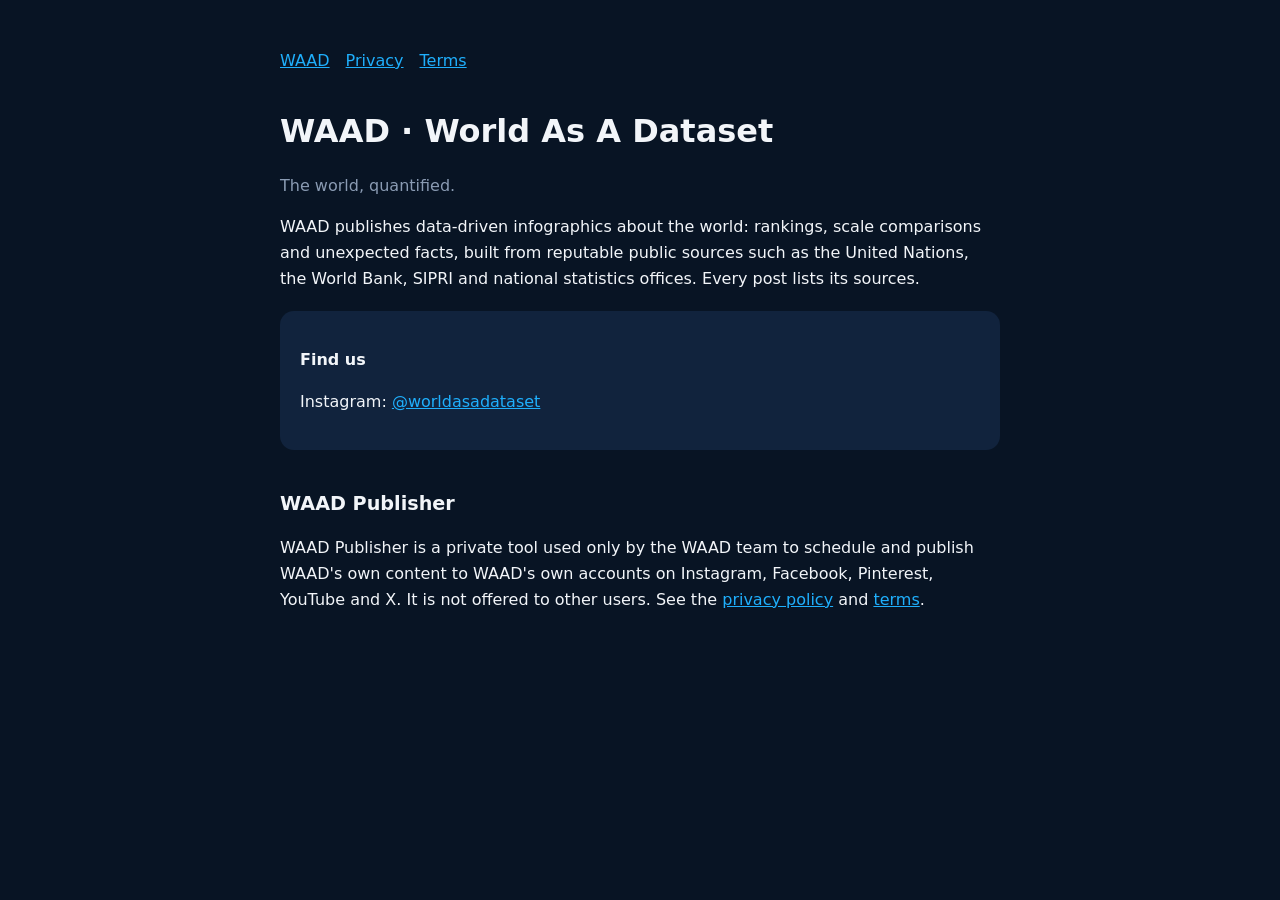
==== index.html @ 1b1969b6 "Website: about, privacy policy, terms, OAuth connect/callback pages Co-Authored-By: Claude Opus 5.5 " ====
<!doctype html><html lang="en"><head><meta charset="utf-8"><meta name="viewport" content="width=device-width,initial-scale=1">
<title>WAAD · World As A Dataset</title><meta name="description" content="WAAD explains the world through data: rankings, scale comparisons and unexpected facts.">
<link rel="stylesheet" href="_style.css"></head><body><main><nav><a href="index.html">WAAD</a><a href="privacy.html">Privacy</a><a href="terms.html">Terms</a></nav>
<h1>WAAD · World As A Dataset</h1><p class="muted">The world, quantified.</p>
<p>WAAD publishes data-driven infographics about the world: rankings, scale comparisons and unexpected facts, built from reputable public sources such as the United Nations, the World Bank, SIPRI and national statistics offices. Every post lists its sources.</p>
<div class="card"><p><strong>Find us</strong></p><p>Instagram: <a href="https://www.instagram.com/worldasadataset/">@worldasadataset</a></p></div>
<h2>WAAD Publisher</h2><p>WAAD Publisher is a private tool used only by the WAAD team to schedule and publish WAAD's own content to WAAD's own accounts on Instagram, Facebook, Pinterest, YouTube and X. It is not offered to other users. See the <a href="privacy.html">privacy policy</a> and <a href="terms.html">terms</a>.</p>
</main></body></html>
---- _style.css ----
:root{--bg:#081424;--card:#11233D;--ink:#F2F5F9;--muted:#8A9BB3;--accent:#1FAFFC}
*{box-sizing:border-box}body{margin:0;background:var(--bg);color:var(--ink);font:16px/1.6 system-ui,-apple-system,Segoe UI,Roboto,sans-serif}
main{max-width:760px;margin:0 auto;padding:48px 20px}a{color:var(--accent)}h1{font-size:2rem;margin:.2em 0}h2{margin-top:2em;font-size:1.2rem}
.muted{color:var(--muted)}nav{display:flex;gap:16px;margin-bottom:32px;flex-wrap:wrap}.card{background:var(--card);border-radius:14px;padding:20px;margin:20px 0}
code,input,select{font:15px ui-monospace,monospace}input,select{width:100%;padding:10px;border-radius:8px;border:1px solid #2A6AA8;background:#0B1A2E;color:var(--ink);margin:6px 0 14px}
button{background:var(--accent);color:#081424;border:0;border-radius:8px;padding:10px 18px;font-weight:700;cursor:pointer}
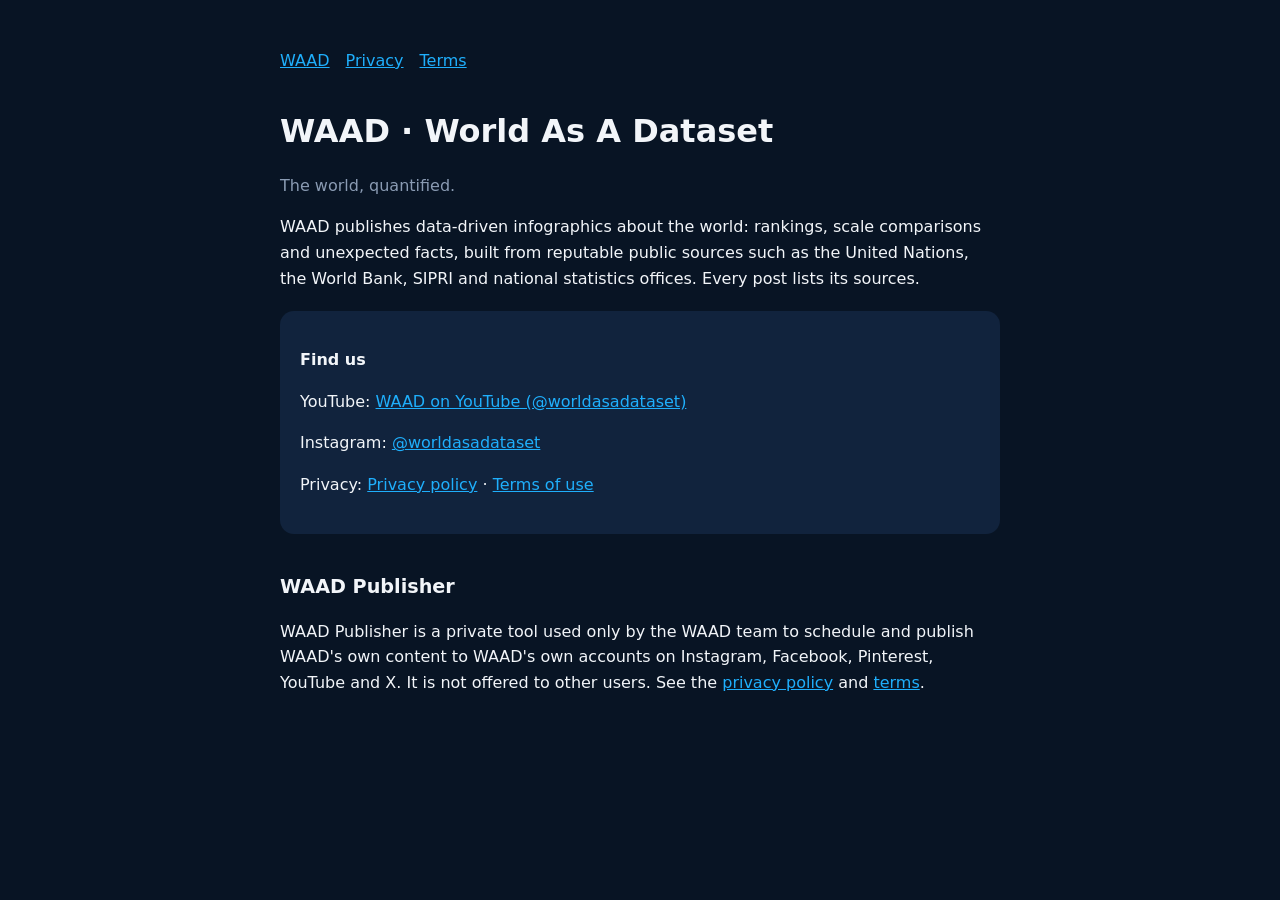
==== commit d563712d: "Homepage: YouTube channel link and privacy links in Find us card Co-Authored-By: Claude Opus 5.5 <no" ====
--- a/index.html
+++ b/index.html
@@ -3,6 +3,6 @@
 <link rel="stylesheet" href="_style.css"></head><body><main><nav><a href="index.html">WAAD</a><a href="privacy.html">Privacy</a><a href="terms.html">Terms</a></nav>
 <h1>WAAD · World As A Dataset</h1><p class="muted">The world, quantified.</p>
 <p>WAAD publishes data-driven infographics about the world: rankings, scale comparisons and unexpected facts, built from reputable public sources such as the United Nations, the World Bank, SIPRI and national statistics offices. Every post lists its sources.</p>
-<div class="card"><p><strong>Find us</strong></p><p>Instagram: <a href="https://www.instagram.com/worldasadataset/">@worldasadataset</a></p></div>
+<div class="card"><p><strong>Find us</strong></p><p>YouTube: <a href="https://www.youtube.com/@worldasadataset">WAAD on YouTube (@worldasadataset)</a></p><p>Instagram: <a href="https://www.instagram.com/worldasadataset/">@worldasadataset</a></p><p>Privacy: <a href="privacy.html">Privacy policy</a> · <a href="terms.html">Terms of use</a></p></div>
 <h2>WAAD Publisher</h2><p>WAAD Publisher is a private tool used only by the WAAD team to schedule and publish WAAD's own content to WAAD's own accounts on Instagram, Facebook, Pinterest, YouTube and X. It is not offered to other users. See the <a href="privacy.html">privacy policy</a> and <a href="terms.html">terms</a>.</p>
 </main></body></html>
